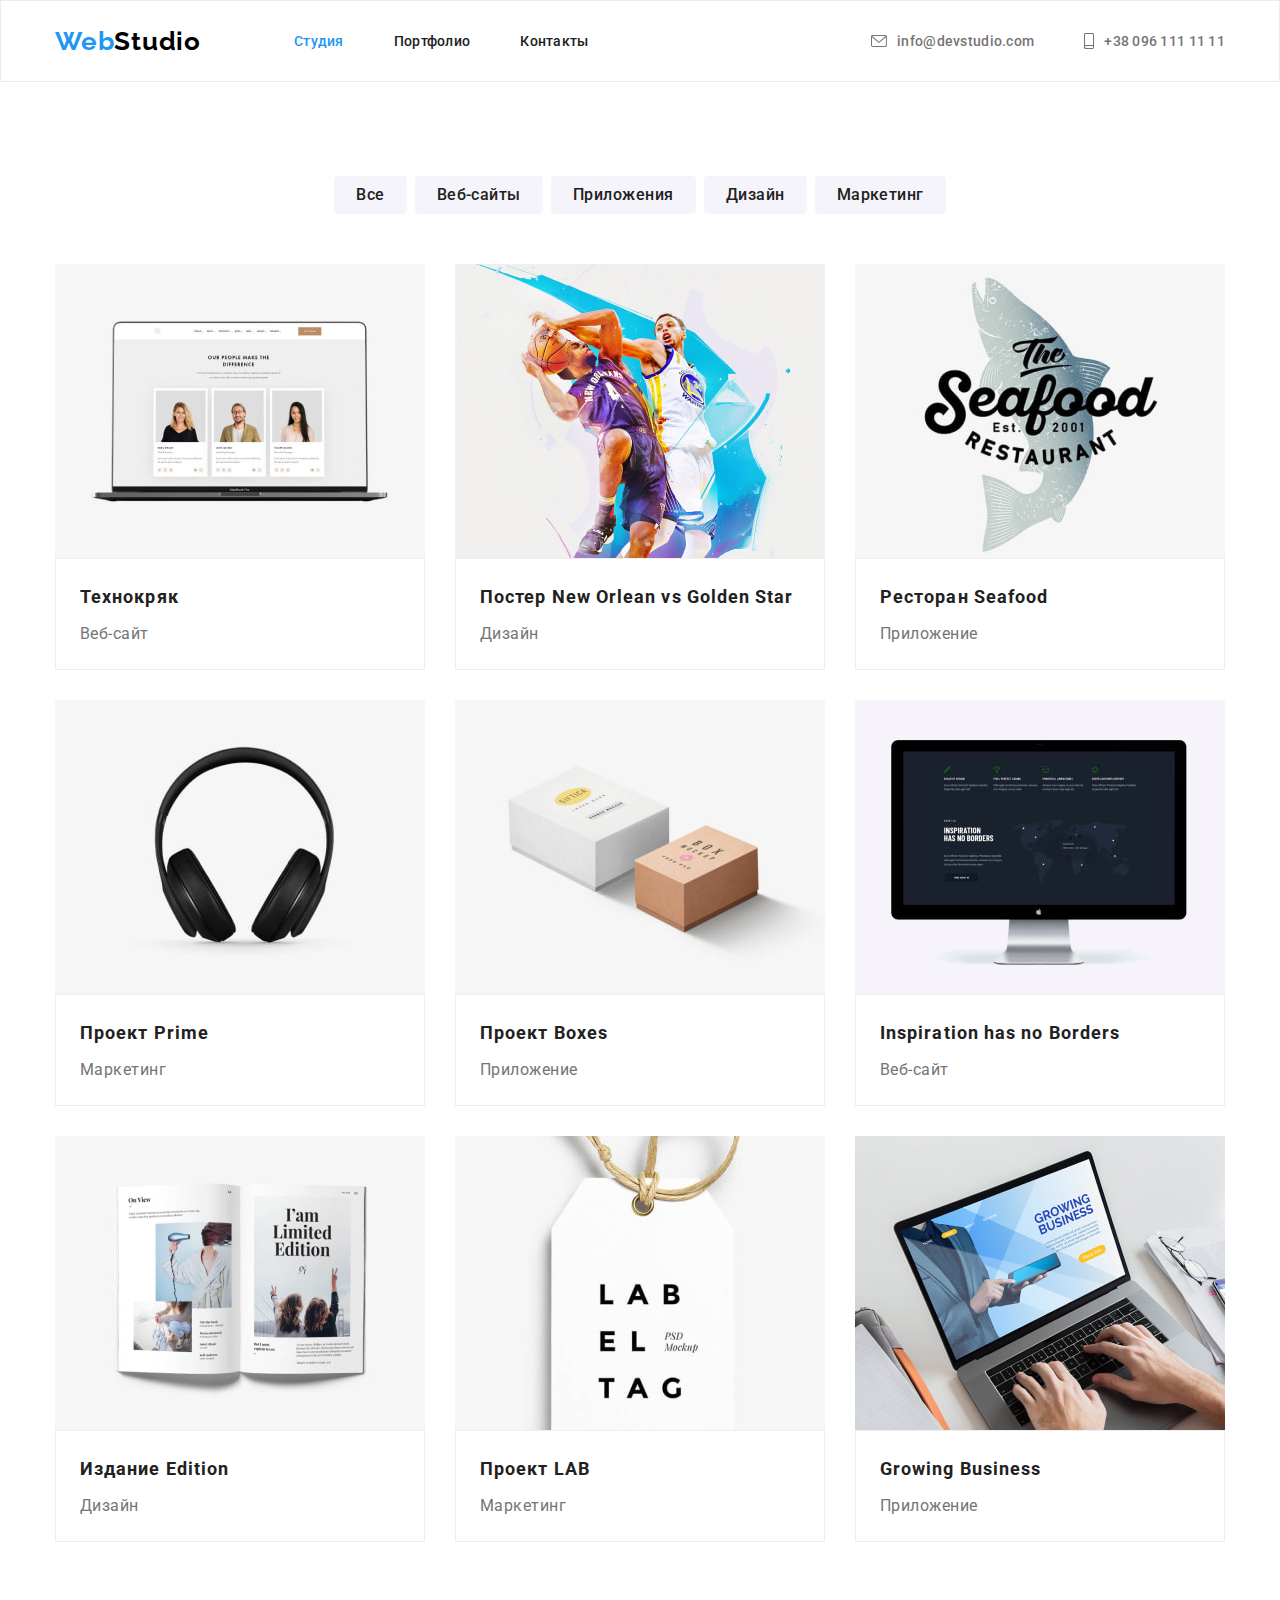
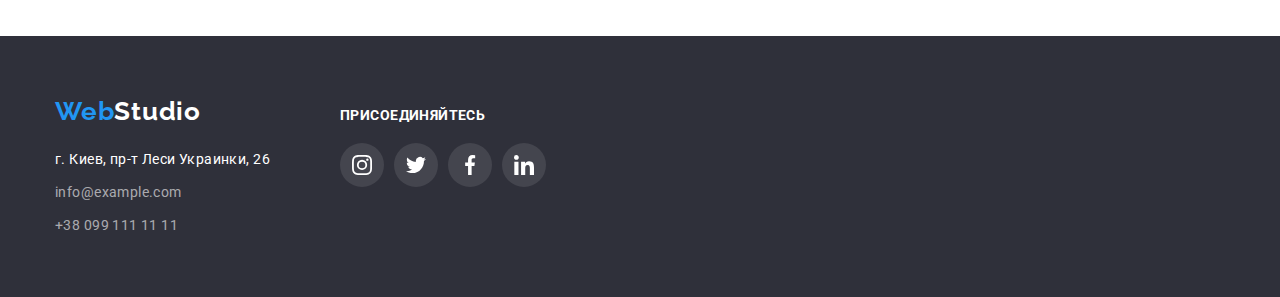
==== portfolio.html @ 0ab795da "Initial commit" ====
<!DOCTYPE html>
<html lang="ru">
  <head>
    <meta charset="UTF-8" />
    <meta http-equiv="X-UA-Compatible" content="IE=edge" />
    <meta name="viewport" content="width=device-width, initial-scale=1.0" />
    <title>Портфолио</title>
    <!--Fonts start-->
    <link rel="preconnect" href="https://fonts.googleapis.com" />
    <link rel="preconnect" href="https://fonts.gstatic.com" crossorigin />
    <link
      href="https://fonts.googleapis.com/css2?family=Raleway:wght@700&family=Roboto:wght@400;500;700;900&display=swap"
      rel="stylesheet"
    />
    <!--Fonts end-->
    <link
      rel="stylesheet"
      href="https://cdnjs.cloudflare.com/ajax/libs/modern-normalize/1.1.0/modern-normalize.min.css"
    />
    <link rel="stylesheet" href="./css/styles.css" />
  </head>
  <body>
    <!--Header section-->
    <header class="header">
      <div class="container header-container">
        <a class="logo link" href="./index.html"
          ><span class="logo-blue">Web</span><span class="logo-black">Studio</span>
        </a>
        <nav class="header-nav">
          <ul class="header-list list">
            <li class="header-item">
              <a class="header-link header-link-current link" href="./index.html">Студия</a>
            </li>
            <li class="header-item">
              <a class="header-link link" href="./portfolio.html">Портфолио</a>
            </li>
            <li class="header-item"><a class="header-link link" href="">Контакты</a></li>
          </ul>
        </nav>
        <a class="header-mail link" href="mailto:info@devstudio.com">
          <svg class="header-icon" width="16" height="12">
            <use href="./images/icons.svg#mail"></use>
          </svg>
          info@devstudio.com</a
        >
        <a class="header-phone link" href="tel:+380961111111">
          <svg class="header-icon" width="10" height="16">
            <use href="./images/icons.svg#smartphone"></use></svg>+38 096 111 11 11</a>
      </div>
    </header>

    <!-- Main section -->
    <main>
      <!--Project section-->
      <section class="section project">
        <div class="container">
          <h1 class="main-title visually-hidden">Наши проекты</h1>
          <!--Filters-->
          <ul class="filter-list list">
            <li class="filter-item">
              <button class="btn-filter btn-mode-grey btn" type="button">Все</button>
            </li>
            <li class="filter-item">
              <button class="btn-filter btn-mode-grey btn" type="button">Веб-сайты</button>
            </li>
            <li class="filter-item">
              <button class="btn-filter btn-mode-grey btn" type="button">Приложения</button>
            </li>
            <li class="filter-item">
              <button class="btn-filter btn-mode-grey btn" type="button">Дизайн</button>
            </li>
            <li class="filter-item">
              <button class="btn-filter btn-mode-grey btn" type="button">Маркетинг</button>
            </li>
          </ul>
          <!--Projects-->
          <ul class="project-list card-set list">
            <li class="project-item card-set-item">
              <a class="project-link link" href="">
                <img
                  class="project-img"
                  src="./images/projects/project-1.jpg"
                  alt="Технокряк"
                  width="370"
                  height="294"
                />
                <div class="project-wrapper">
                  <h2 class="project-subtitle">Технокряк</h2>
                  <p class="project-desc">Веб-сайт</p>
                </div>
              </a>
            </li>
            <li class="project-item card-set-item">
              <a class="project-link link" href="">
                <img
                  class="project-img"
                  src="./images/projects/project-2.jpg"
                  alt="Постер New Orlean vs Golden Star"
                  width="370"
                  height="294"
                />
                <div class="project-wrapper">
                  <h2 class="project-subtitle">
                    Постер <span lang="en"> New Orlean vs Golden Star </span>
                  </h2>
                  <p class="project-desc">Дизайн</p>
                </div>
              </a>
            </li>
            <li class="project-item card-set-item">
              <a class="project-link link" href="">
                <img
                  class="project-img"
                  src="./images/projects/project-3.jpg"
                  alt="Ресторан Seafood"
                  width="370"
                  height="294"
                />
                <div class="project-wrapper">
                  <h2 class="project-subtitle">Ресторан <span lang="en">Seafood</span></h2>
                  <p class="project-desc">Приложение</p>
                </div>
              </a>
            </li>
            <li class="project-item card-set-item">
              <a class="project-link link" href="">
                <img
                  class="project-img"
                  src="./images/projects/project-4.jpg"
                  alt="Проект Prime"
                  width="370"
                  height="294"
                />
                <div class="project-wrapper">
                  <h2 class="project-subtitle">Проект <span lang="en">Prime</span></h2>
                  <p class="project-desc">Маркетинг</p>
                </div>
              </a>
            </li>
            <li class="project-item card-set-item">
              <a class="project-link link" href="">
                <img
                  class="project-img"
                  src="./images/projects/project-5.jpg"
                  alt="Проект Boxes"
                  width="370"
                  height="294"
                />
                <div class="project-wrapper">
                  <h2 class="project-subtitle">Проект <span lang="en">Boxes </span></h2>
                  <p class="project-desc">Приложение</p>
                </div>
              </a>
            </li>
            <li class="project-item card-set-item">
              <a class="project-link link" href="">
                <img
                  class="project-img"
                  src="./images/projects/project-6.jpg"
                  alt="Inspiration has no Borders"
                  width="370"
                  height="294"
                />
                <div class="project-wrapper">
                  <h2 class="project-subtitle" lang="en">Inspiration has no Borders</h2>
                  <p class="project-desc">Веб-сайт</p>
                </div>
              </a>
            </li>
            <li class="project-item card-set-item">
              <a class="project-link link" href="">
                <img
                  class="project-img"
                  src="./images/projects/project-7.jpg"
                  alt="Издание Limited Edition"
                  width="370"
                  height="294"
                />
                <div class="project-wrapper">
                  <h2 class="project-subtitle">Издание <span lang="en">Edition</span></h2>
                  <p class="project-desc">Дизайн</p>
                </div>
              </a>
            </li>
            <li class="project-item card-set-item">
              <a class="project-link link" href="">
                <img
                  class="project-img"
                  src="./images/projects/project-8.jpg"
                  alt="Проект LAB"
                  width="370"
                  height="294"
                />
                <div class="project-wrapper">
                  <h2 class="project-subtitle">Проект <span lang="en">LAB</span></h2>
                  <p class="project-desc">Маркетинг</p>
                </div>
              </a>
            </li>
            <li class="project-item card-set-item">
              <a class="project-link link" href="">
                <img
                  class="project-img"
                  src="./images/projects/project-9.jpg"
                  alt="Growing Business"
                  width="370"
                  height="294"
                />
                <div class="project-wrapper">
                  <h2 class="project-subtitle" lang="en">Growing Business</h2>
                  <p class="project-desc">Приложение</p>
                </div>
              </a>
            </li>
          </ul>
        </div>
      </section>
    </main>

    <!-- Footer section -->
    <footer class="footer">
      <div class="footer-content container">
        <div class="footer-address">
          <a class="footer-logo link" href="./index.html"
          ><span class="logo-blue">Web</span><span class="logo-white">Studio</span>
        </a>
        <address class="address">
          <ul class="address-list list">
            <li class="address-item">
              <a
                class="address-link link"
                href="https://goo.gl/maps/qH796WS7kQyU1ann8"
                target="_blank"
                rel="noopener norefferrer"
                >г. Киев, пр-т Леси Украинки, 26
              </a>
            </li>
            <li class="address-item">
              <a class="footer-mail link" href="mailto:info@example.com">info@example.com</a>
            </li>
            <li class="address-item">
              <a class="footer-phone link" href="tel:+380991111111">+38 099 111 11 11</a>
            </li>
          </ul>
        </address>
        </div>
        <div class="footer-socials">
          <p class="footer-title">присоединяйтесь</p>
        <ul class="footer-socials-list list">
          <li class="footer-socials-item">
            <a
              class="footer-socials-link link"
              href=""
              target="_blank"
              rel="noopener norefferre"
              aria-label="иконка Инстаграм"
            >
              <svg class="socials-icon" width="20" height="20">
                <use href="./images/icons.svg#instagram"></use>
              </svg>
            </a>
          </li>
          <li class="footer-socials-item">
            <a
              class="footer-socials-link link"
              href=""
              target="_blank"
              rel="noopener norefferre"
              aria-label="иконка Твиттер"
            >
              <svg class="socials-icon" width="20" height="20">
                <use href="./images/icons.svg#twitter"></use>
              </svg>
            </a>
          </li>
          <li class="footer-socials-item">
            <a
              class="footer-socials-link link"
              href=""
              target="_blank"
              rel="noopener norefferre"
              aria-label="иконка Фейсбук">
              <svg class="socials-icon" width="20" height="20">
                <use href="./images/icons.svg#facebook"></use>
              </svg>
            </a>
          </li>
          <li class="footer-socials-item">
            <a
              class="footer-socials-link link"
              href=""
              target="_blank"
              rel="noopener norefferre"
              aria-label="иконка Линкедин">
              <svg class="socials-icon" width="20" height="20">
                <use href="./images/icons.svg#linkedin"></use>
              </svg>
            </a>
          </li>
        </ul>
        </div>
    </footer>
  </body>
</html>
---- css/styles.css ----
:root {
  /* fonts */
  --main-font: 'Roboto', sans-serif;
  --secondary-font: 'Raleway', sans-serif;

  /* text colors */
  --main-txt-cl: #212121;
  --secondary-txt-cl: #757575;
  --light-txt-cl: #ffffff;
  --accent-txt-cl: #2196f3;

  /* bg colors */
  --dark-bg-cl: #2f303a;
  --light-bg-cl: #f5f4fa;

  /* others */
  --indent: 30px;
  --items: 3;
}

html {
  box-sizing: border-box;
}

/* *,
*::before,
*::after {
  box-sizing: inherit;
  padding: 0;
  margin: 0;
} */

body {
  font-family: var(--main-font);
  color: var(--main-txt-cl);
}

/* reset styles */

h1,
h2,
h3,
h4,
h5,
h6,
p {
  margin: 0;
}

img {
  display: block;
}

.link {
  text-decoration: none;
  color: currentColor;
}
.list {
  padding: 0;
  margin: 0;
  list-style: none;
}

.visually-hidden {
  position: absolute;
  width: 1px;
  height: 1px;
  margin: -1px;
  border: 0;
  padding: 0;

  white-space: nowrap;
  clip-path: inset(100%);
  clip: rect(0 0 0 0);
  overflow: hidden;
}

/* Card set */
.card-set {
  display: flex;
  flex-wrap: wrap;
  gap: var(--indent);
}

.card-set-item {
  flex-basis: calc((100% - var(--indent) * (var(--items) - 1)) / var(--items));
}

/* Basic styles */

.container {
  width: 1200px;
  margin-left: auto;
  margin-right: auto;
  padding-left: 15px;
  padding-right: 15px;
  /* outline: 2px solid red; */
  outline-offset: -2px;
}

.section {
  padding-top: 94px;
  padding-bottom: 94px;
}

.btn {
  font-family: var(--main-font);
  font-size: 16px;
  cursor: pointer;
  background-color: transparent;
}

.btn:hover,
.btn:focus {
  background-color: var(--accent-txt-cl);
  color: var(--light-txt-cl);
}

.btn-mode-blue {
  min-width: 200px;
  min-height: 50px;
  padding: 8px 30px;

  background-color: var(--accent-txt-cl);
  color: var(--light-txt-cl);
  font-weight: 700;
  line-height: calc(30 / 16);
  letter-spacing: 0.06em;

  box-shadow: 0px 4px 4px rgba(0, 0, 0, 0.15);
  border-radius: 4px;
  border-color: transparent;
}

.btn-mode-grey {
  min-width: 145;
  min-height: 38;
  padding: 4px 20px;
  background-color: var(--light-bg-cl);
  color: var(--main-txt-cl);
  font-weight: 500;
  line-height: calc(26 / 16);
  text-align: center;
  letter-spacing: 0.03em;
  background: #f5f4fa;
  border-radius: 4px;
  border-color: transparent;
}

/* Header section */

.header {
  border: 1px solid #ececec;
}

.header-container {
  display: flex;
  align-items: center;
}

.header-list {
  display: flex;
  gap: 50px;
}

.logo {
  margin-right: 93px;
}

.logo,
.footer-logo {
  font-family: 'Raleway';
  font-style: normal;
  font-weight: 700;
  font-size: 26px;
  line-height: calc(31 / 26);
  letter-spacing: 0.03em;
}

/* .footer-logo {
  margin-bottom: 20px;
} */

.logo-blue {
  color: #2196f3;
}
.logo-black {
  color: #000000;
}

.logo-white {
  color: #ffffff;
}

.header-nav {
  margin-right: auto;
}

/* .header-list .header-item:not(:last-child) {
  margin-right: 50px;
} */

/* .header-list .header-item:last-child {
  margin-right: 0;
} */

/* .header-list .header-item + .header-item {
  margin-left: 50px;
} */

/* .header-list .header-item {
  margin-right: 50px;
}
.header-list .header-item:last-child {
  margin-right: 0;
} */

.header-link {
  display: block;
  font-weight: 500;
  font-size: 14px;
  line-height: calc(16 / 14);
  letter-spacing: 0.02em;
  color: #212121;
  padding-top: 32px;
  padding-bottom: 32px;
}

.header-link:hover,
.header-link:focus,
.header-mail:hover,
.header-mail:focus,
.header-phone:hover,
.header-phone:focus,
.footer-mail:hover,
.footer-mail:focus,
.footer-phone:hover,
.footer-phone:focus {
  color: var(--accent-txt-cl);
}

.header-link-current {
  color: var(--accent-txt-cl);
}

.header-mail {
  margin-right: 50px;
}
.header-mail,
.header-phone {
  padding-top: 32px;
  padding-bottom: 32px;
  font-weight: 500;
  font-size: 14px;
  line-height: calc(16 / 14);
  letter-spacing: 0.02em;
  color: #757575;
}

/* Hero section */
.hero {
  max-width: 1600px;
  height: 600px;
  background-color: #c4c4c4;
  background: rgba(47, 48, 58, 0.4);
  box-shadow: 0px 4px 4px rgba(0, 0, 0, 0.25);
  background-image: url(../images/hero/hero.jpg);
  background-repeat: no-repeat;
  background-position: center;
  background-size: cover;

  margin-left: auto;
  margin-right: auto;
  padding-top: 200px;
  padding-bottom: 200px;
  text-align: center;
}

.main-title {
  margin: 0 auto;
  margin-bottom: 30px;
  width: 696px;
  font-weight: 900;
  font-size: 44px;
  line-height: calc(60 / 44);
  text-align: center;

  letter-spacing: 0.06em;
  text-transform: uppercase;
  color: var(--light-txt-cl);
}

/* Feature section */

.feature-list {
  display: flex;
  gap: 30px;
  padding-right: 5px;
  padding-left: 5px;
}

.feature-subtitle {
  font-weight: 700;
  font-size: 14px;
  line-height: calc(16 / 14);
  letter-spacing: 0.03em;
  text-transform: uppercase;
  color: var(--main-txt-cl);
  padding-bottom: 10px;
}
.feature-item {
  font-size: 14px;
  line-height: calc(24 / 14);
  letter-spacing: 0.03em;
  color: var(--secondary-txt-cl);
}

/* Work section */

.section-work {
  padding-top: 0;
}
.work-title {
  margin-bottom: 47px;
}
.work-title,
.team-title,
.clients-title {
  font-weight: 700;
  font-size: 36px;
  line-height: calc(42 / 36);
  text-align: center;
  letter-spacing: 0.03em;
  color: var(--main-txt-cl);
  text-align: center;
  margin-bottom: 50px;
}

.work-list {
  display: flex;
  gap: var(--indent);
  flex-wrap: wrap;
}

/* Team section */

.team {
  background: #f5f4fa;
}

/* .team-title {
  margin-bottom: 50px;
} */

.team-list {
  display: flex;
  gap: var(--indent);
  flex-wrap: wrap;
  --items: 4;
}

/* .team-item {
  flex-basis: calc((100% - var(--indent) * (var(--items) - 1)) / var(--items));
} */

.team-wrapper {
  background: #ffffff;
  box-shadow: 0px 1px 3px rgba(0, 0, 0, 0.12), 0px 1px 1px rgba(0, 0, 0, 0.14),
    0px 2px 1px rgba(0, 0, 0, 0.2);
  border-radius: 0px 0px 4px 4px;

  padding-top: 30px;
  padding-bottom: 30px;
  padding-right: 5px;
  padding-left: 5px;
}

.team-subtitle {
  margin-bottom: 10px;
  font-weight: 500;
  font-size: 16px;
  line-height: calc(19 / 16);
  letter-spacing: 0.03em;
  text-align: center;
  color: var(--main-txt-cl);
}

.team-desc {
  font-weight: 400;
  font-size: 16px;
  line-height: calc(19 / 16);
  text-align: center;
  letter-spacing: 0.03em;
  color: #757575;
  margin-bottom: 16px;
}

/* Project section */

.filter-list {
  display: flex;
  gap: 8px;
  margin-bottom: 50px;
  justify-content: center;
}

.btn-filter:hover,
.btn-filter:focus {
  filter: drop-shadow(0px 4px 4px rgba(0, 0, 0, 0.25));
}

.project-list {
  display: flex;
  gap: var(--indent);
  flex-wrap: wrap;
}

.filter-item {
  font-weight: 500;
  font-size: 16px;
  line-height: calc(26 / 16);
  letter-spacing: 0.03em;
  color: var(--main-txt-cl);
}

.project-wrapper {
  padding-top: 20px;
  padding-right: 24px;
  padding-bottom: 20px;
  padding-left: 24px;

  border: 1px solid #eeeeee;
}

.project-link {
  display: block;
}

.project-link:hover,
.project-wrapper:hover {
  box-shadow: 0px 1px 1px rgba(0, 0, 0, 0.12), 0px 4px 4px rgba(0, 0, 0, 0.06),
    1px 4px 6px rgba(0, 0, 0, 0.16);
}

.project-subtitle {
  margin-bottom: 4px;
  font-weight: 700;
  font-size: 18px;
  line-height: calc(36 / 18);
  letter-spacing: 0.06em;
  color: var(--main-txt-cl);
}
.project-desc {
  font-size: 16px;
  line-height: calc(30 / 16);
  letter-spacing: 0.03em;
  color: var(--secondary-txt-cl);
}

/* Footer section */

.footer {
  padding-top: 60px;
  padding-bottom: 60px;
  background-color: var(--dark-bg-cl);
}

.address-list {
  display: block;
  /* gap: 9px; */
  margin-top: 20px;
}

.address-item .address-link {
  font-family: 'Roboto';
  font-style: normal;
  font-size: 14px;
  line-height: calc(24 / 14);
  letter-spacing: 0.03em;
  color: #ffffff;
}

.address-item:not(:last-child) {
  margin-bottom: 9px;
}

.footer-mail,
.footer-phone {
  font-family: 'Roboto';
  font-style: normal;
  font-size: 14px;
  line-height: calc(24 / 14);
  letter-spacing: 0.03em;
  color: rgba(255, 255, 255, 0.6);
  margin-right: 70px;
}

/* Socials icon */

.socials {
  display: flex;
  align-items: center;
  justify-content: center;
  gap: 10px;
}

.socials-link {
  display: flex;
  align-items: center;
  justify-content: center;
  width: 44px;
  height: 44px;
  color: #afb1b8;
  background-color: #ffffff;
  border-radius: 50%;
}

.socials-link:hover,
.socials-link:focus {
  color: #ffffff;
  background-color: #2196f3;
}

.socials-icon {
  fill: currentColor;
}

/* .socials-link:hover,
.socials-link:focus {
  background-color: #2196f3;
}

.socials-link:hover .socials-icon {
  fill: #ffffff;
} */

.features-icon {
  display: flex;
  align-items: center;
  justify-content: center;
  background-color: #f5f4fa;
  border-radius: 4px;
  margin-bottom: 30px;
  width: 270px;
  height: 120px;
}

.header-icon {
  fill: currentColor;
}

.header-mail,
.header-phone {
  display: inline-flex;
  align-items: center;
  gap: 10px;
}

.clients-list {
  display: flex;
  align-items: center;
  justify-content: center;
  gap: 30px;
}

.clients-link {
  color: #afb1b8;
}

.clients-icon {
  display: flex;
  align-items: center;
  justify-content: center;
  box-sizing: border-box;
  border: 1px solid #afb1b8;
  border-radius: 4px;
  width: 170px;
  height: 92px;
  padding: 16px 32px;
  fill: currentColor;
}

.clients-icon:hover,
.clients-icon:focus {
  color: #2196f3;
  border: 1px solid #2196f3;
}

/* Footer section */

.footer-content {
  display: flex;
  align-items: baseline;
  gap: 70px;
}

.footer-socials {
  display: inline;
  align-items: baseline;
  justify-content: center;
  flex-wrap: wrap;
}

.footer-title {
  margin-bottom: 20px;
  font-family: 'Roboto';
  font-style: normal;
  font-weight: 700;
  font-size: 14px;
  line-height: 16px;
  letter-spacing: 0.03em;
  text-transform: uppercase;

  color: #ffffff;
}

.footer-socials-list {
  display: flex;
  align-items: baseline;
  justify-content: center;
  gap: 10px;
}

.footer-socials-link {
  display: flex;
  align-items: center;
  justify-content: center;
  width: 44px;
  height: 44px;
  color: #ffffff;
  background-color: rgba(255, 255, 255, 0.1);
  border-radius: 50%;
}

.footer-socials-link:hover,
.footer-socials-link:focus {
  background-color: #2196f3;
}
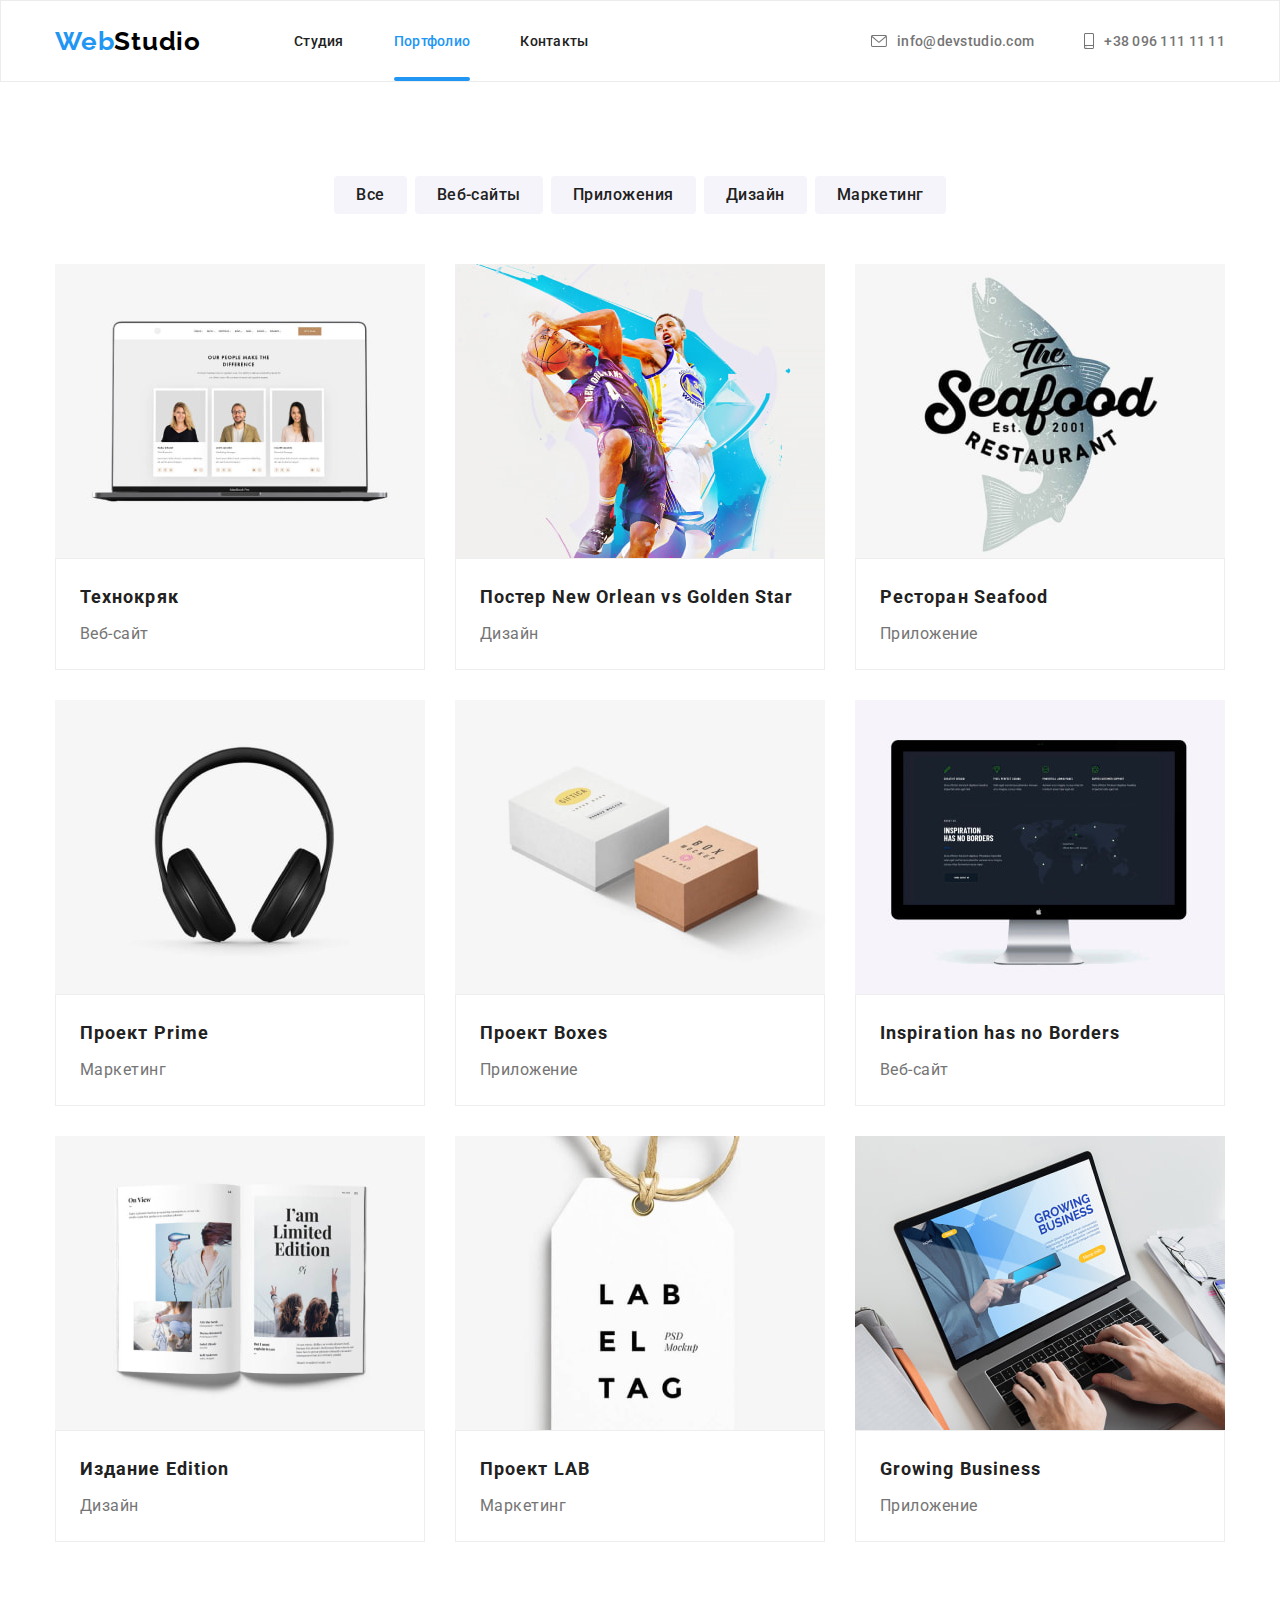
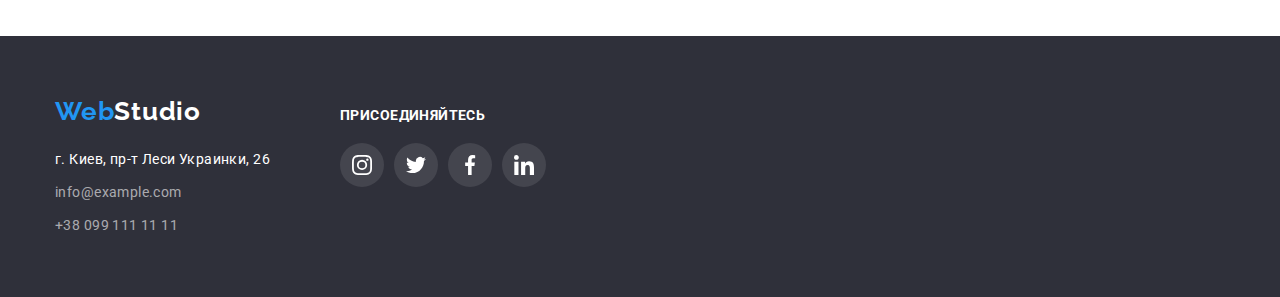
==== commit 204053b7: "доданий оверлей з текстом на портфоліо дз5" ====
--- a/portfolio.html
+++ b/portfolio.html
@@ -29,10 +29,10 @@
         <nav class="header-nav">
           <ul class="header-list list">
             <li class="header-item">
-              <a class="header-link header-link-current link" href="./index.html">Студия</a>
+              <a class="header-link link" href="./index.html">Студия</a>
             </li>
             <li class="header-item">
-              <a class="header-link link" href="./portfolio.html">Портфолио</a>
+              <a class="header-link header-link-current link" href="./portfolio.html">Портфолио</a>
             </li>
             <li class="header-item"><a class="header-link link" href="">Контакты</a></li>
           </ul>
@@ -77,13 +77,16 @@
           <ul class="project-list card-set list">
             <li class="project-item card-set-item">
               <a class="project-link link" href="">
-                <img
+                <div class="project-thumb">
+                  <img
                   class="project-img"
                   src="./images/projects/project-1.jpg"
                   alt="Технокряк"
                   width="370"
                   height="294"
                 />
+                <p class="project-item-desc">Ресурс предлагает комплексные предложения с разным уровнем функционала и сервисов. Все это позволит посетителю получить исчерпывающие сведения о компании или частном лице.</p>
+                </div>
                 <div class="project-wrapper">
                   <h2 class="project-subtitle">Технокряк</h2>
                   <p class="project-desc">Веб-сайт</p>
--- a/css/styles.css
+++ b/css/styles.css
@@ -216,7 +216,9 @@
 } */
 
 .header-link {
+  position: relative;
   display: block;
+
   font-weight: 500;
   font-size: 14px;
   line-height: calc(16 / 14);
@@ -243,6 +245,20 @@
   color: var(--accent-txt-cl);
 }
 
+.header-link-current::after {
+  content: '';
+  position: absolute;
+  left: 0;
+  bottom: 0;
+
+  display: block;
+  width: 100%;
+  height: 4px;
+  border-radius: 2px;
+
+  background-color: var(--accent-txt-cl);
+}
+
 .header-mail {
   margin-right: 50px;
 }
@@ -342,6 +358,39 @@
   flex-wrap: wrap;
 }
 
+.work-thumb {
+  position: relative;
+  display: flex;
+  justify-content: center;
+  align-items: center;
+}
+
+.work-thumb::before {
+  display: inline-block;
+  position: absolute;
+  bottom: 0;
+  content: '';
+  height: 70px;
+  width: 100%;
+  background-color: rgba(47, 48, 58, 0.8);
+}
+
+.work-item-title {
+  position: absolute;
+  bottom: 27px;
+  /* top: 50%;
+  left: 50%;
+  transform: translate(-50%, -50%); */
+
+  font-weight: 700;
+  font-size: 14px;
+  line-height: calc (16 / 14);
+  text-align: center;
+  letter-spacing: 0.03em;
+  text-transform: uppercase;
+  color: #ffffff;
+}
+
 /* Team section */
 
 .team {
@@ -457,6 +506,44 @@
   color: var(--secondary-txt-cl);
 }
 
+.project-thumb {
+  position: relative;
+}
+
+.project-thumb::before {
+  content: '';
+  position: absolute;
+  top: 0;
+  left: 0;
+  width: 100%;
+  height: 100%;
+  background-color: rgba(33, 150, 243, 0.9);
+  opacity: 0;
+}
+
+.project-thumb:hover::before,
+.project-item-desc:hover {
+  opacity: 1;
+}
+
+.project-item-desc {
+  display: inline-block;
+  position: absolute;
+  left: 24px;
+  top: 63px;
+  height: 100%;
+  width: 100%;
+
+  font-family: 'Roboto';
+  font-style: normal;
+  font-weight: 400;
+  font-size: 18px;
+  line-height: calc(28 / 18);
+  letter-spacing: 0.03em;
+  color: #ffffff;
+  opacity: 0;
+}
+
 /* Footer section */
 
 .footer {
